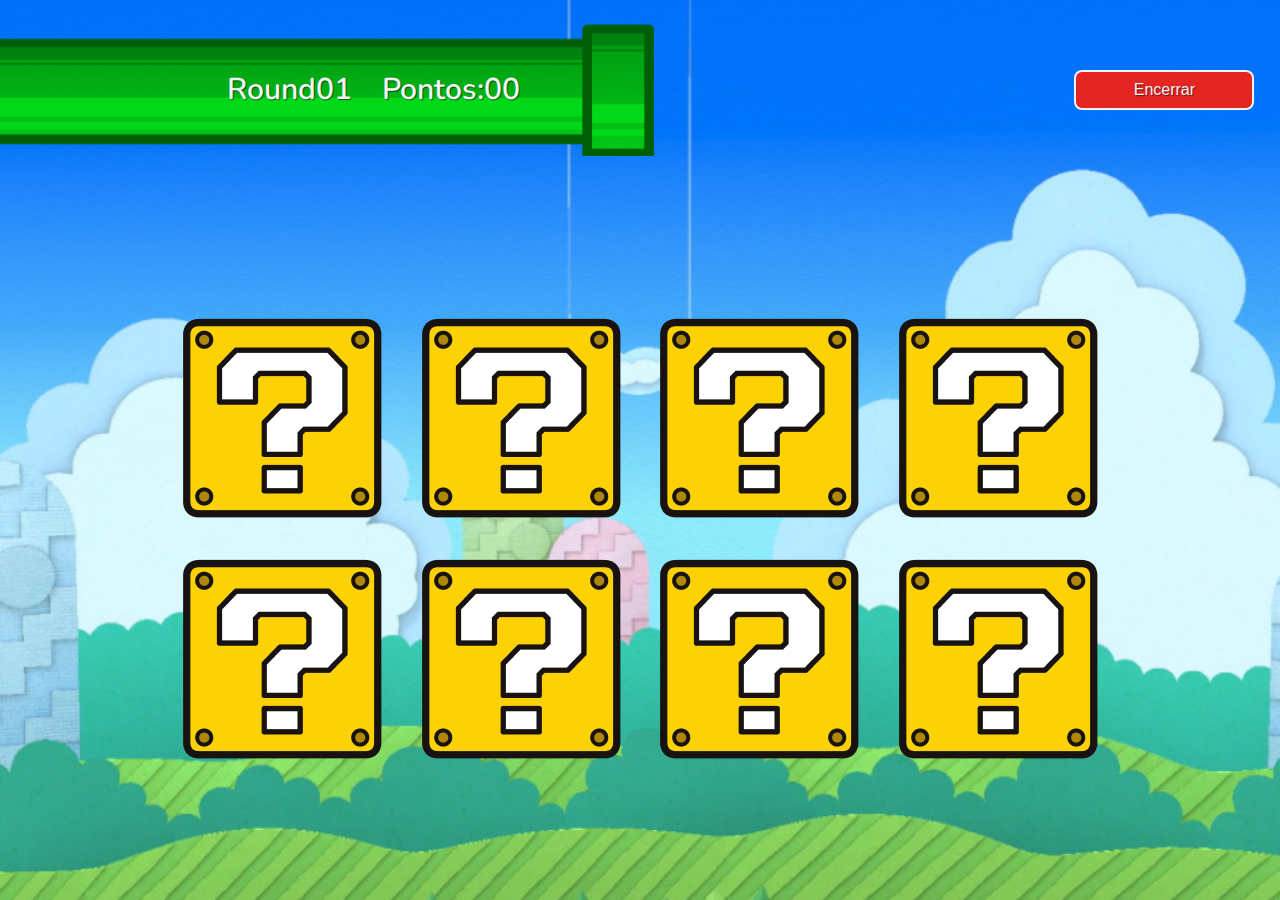
==== MarioCard.html @ dce449c6 "Primeiro Commit" ====
<!DOCTYPE html>
<html lang="pt-BR">
<head>
    <meta charset="UTF-8">
    <meta http-equiv="X-UA-Compatible" content="IE=edge">
    <meta name="viewport" content="width=device-width, initial-scale=1.0">
    <title>Mario Card</title>
    <link rel="stylesheet" href="src/css/reset.css">
    <link rel="stylesheet" href="src/css/estilo.css">
    <link rel="shortcut icon" href="src/image/images_responsivas/bloco-medio.png" type="image/x-icon">
</head>
<body>
    <header>
        <div>
            <!-- <img src="src/image/Pipe.png" alt=""> -->
            <p>Round <span>01</span></p>
            <p>Pontos: <span>00</span></p>
        </div>

        <button>Encerrar</button>
    </header>

    <main>
        <div>

            <picture>
                <source media="(max-width: 417px)" srcset="src/image/images_responsivas/bloco-medio.png" type="image/png">

                <source media="(max-width: 1024px)" srcset="src/image/images_responsivas/bloco-grande.png" type="image/png">

                <img id="card" src="src/image/images_responsivas/bloco-grande.png" alt="Card do Jogo">
            </picture>

            <picture>
                <source media="(max-width: 417px)" srcset="src/image/images_responsivas/bloco-medio.png" type="image/png">

                <source media="(max-width: 1024px)" srcset="src/image/images_responsivas/bloco-grande.png" type="image/png">

                <img id="card" src="src/image/images_responsivas/bloco-grande.png" alt="Card do Jogo">
            </picture>

            <picture>
                <source media="(max-width: 417px)" srcset="src/image/images_responsivas/bloco-medio.png" type="image/png">

                <source media="(max-width: 1024px)" srcset="src/image/images_responsivas/bloco-grande.png" type="image/png">

                <img id="card" src="src/image/images_responsivas/bloco-grande.png" alt="Card do Jogo">
            </picture>

            <picture>
                <source media="(max-width: 417px)" srcset="src/image/images_responsivas/bloco-medio.png" type="image/png">

                <source media="(max-width: 1024px)" srcset="src/image/images_responsivas/bloco-grande.png" type="image/png">

                <img id="card" src="src/image/images_responsivas/bloco-grande.png" alt="Card do Jogo">
            </picture>

            <picture>
                <source media="(max-width: 417px)" srcset="src/image/images_responsivas/bloco-medio.png" type="image/png">

                <source media="(max-width: 1024px)" srcset="src/image/images_responsivas/bloco-grande.png" type="image/png">

                <img id="card" src="src/image/images_responsivas/bloco-grande.png" alt="Card do Jogo">
            </picture>

            <picture>
                <source media="(max-width: 417px)" srcset="src/image/images_responsivas/bloco-medio.png" type="image/png">

                <source media="(max-width: 1024px)" srcset="src/image/images_responsivas/bloco-grande.png" type="image/png">

                <img id="card" src="src/image/images_responsivas/bloco-grande.png" alt="Card do Jogo">
            </picture>

            <picture>
                <source media="(max-width: 417px)" srcset="src/image/images_responsivas/bloco-medio.png" type="image/png">

                <source media="(max-width: 1024px)" srcset="src/image/images_responsivas/bloco-grande.png" type="image/png">

                <img id="card" src="src/image/images_responsivas/bloco-grande.png" alt="Card do Jogo">
            </picture>

            <picture>
                <source media="(max-width: 417px)" srcset="src/image/images_responsivas/bloco-medio.png" type="image/png">

                <source media="(max-width: 1024px)" srcset="src/image/images_responsivas/bloco-grande.png" type="image/png">

                <img id="card" src="src/image/images_responsivas/bloco-grande.png" alt="Card do Jogo">
            </picture>

        </div>
    </main>

    <script src="src/js/script_game.js"></script>
</body>
</html>
---- src/css/estilo.css ----
@charset "UTF-8"; /* caso haja problemas com acentuação */

@font-face {
    font-family: 'Nunito';
    src: url(../Fontes/Nunito/Nunito-VariableFont_wght.ttf) format('Truetype');
}

:root {
    --cor01: #F4F4F4;           /* BRANCO */
    --cor02: #E52521;           /* VERMELHO */
    --cor03: rgba(0, 0, 0, 0.548); /* SOMBRA DAS LETRAS */
}

* {
    box-sizing: border-box;
}

body {
    background-image: url(../image/bg.png);
    background-position: bottom center;
    background-repeat: no-repeat;
    background-size: cover;

    height: 100vh;

    font-family: 'Nunito';

    display: flex;
    flex-direction: column;
}

header {
    height: 20vh;
    background-color: rgba(255, 2, 2, 0);


    display: flex;

    align-items: center;
    justify-content: space-between;

    column-gap: min(20px, 2.5vw)
}

header > div {
    width: min(664px, 90vw);
    
    height: max(1em, 15vw);

    padding-left: 8vw;

    background-color: rgba(0, 0, 255, 0);
    background-image: url(../image/Pipe.png);
    background-repeat: no-repeat;
    background-size: min(664px, 80vw);
    background-position: left center;

    margin-left: -10px;


    display: flex;
    align-items: center;
    justify-content: center;

}

header > div > img {
    width: max(16em, 28vw);          /* Largura mínima é 16em, é igual a 16*16 = 256-PIXEL. 
                               E o MÁXIMO  vai ser 28vw,  vai pegar 28% da viewport nas larguras*/
}

header > div > p {
    display: flex;
    font-size:  min(30px, 5vw);
    font-weight: 600;
    
    text-shadow: 1px 1px 1px var(--cor03);
    
    color: var(--cor01);

    margin-right: 30px;
}

header > div > p + p {
    margin-right: 0px;
}


header > button {
                        /* Largurar do bottom: ; */
    width: min(180px, 19vw);
                        /* Alturar do bottom: ; */
    height: min(40px, 50vw);

    margin-right: max(-2em, 2vw);
    
    border-radius: 8px;
    border: 2px solid var(--cor01);

    font-size:  max(1em, 1vw);
    
    font-weight: 400;

    text-align: center;

    text-shadow: 1px 1px 1px var(--cor03);

    color: var(--cor01);
    background-color: var(--cor02);

    transition: .1s;


}

header > button:hover {
    cursor: pointer;

    border: 2px solid black;

    font-size: max(1em, 1.5vw);

    color: var(--cor02);
    background-color: var(--cor01);

    box-shadow: 0px 0px 5px 5px rgba(255, 255, 255, 0.445);
}

main {
    min-width: 320px;
    max-width: 1100px;

    min-height: 300px;
    max-height: 500px;
    padding: 5px;

    margin: auto;

    background-color: rgba(221, 123, 11, 0);
    display: flex;
}

main > div{
    display: flex;

    align-items: center;
    
    justify-content: center;
    
    /* background-color: rgba(255, 0, 0, 0); */
    
    flex-wrap: wrap;

    column-gap: max(1em, 3vw);
    row-gap: max(1em, 3vw);
}

main > div img {
    width: min(200px, 20vw);
    height: min(200px, 20vw);

    cursor: pointer;
}
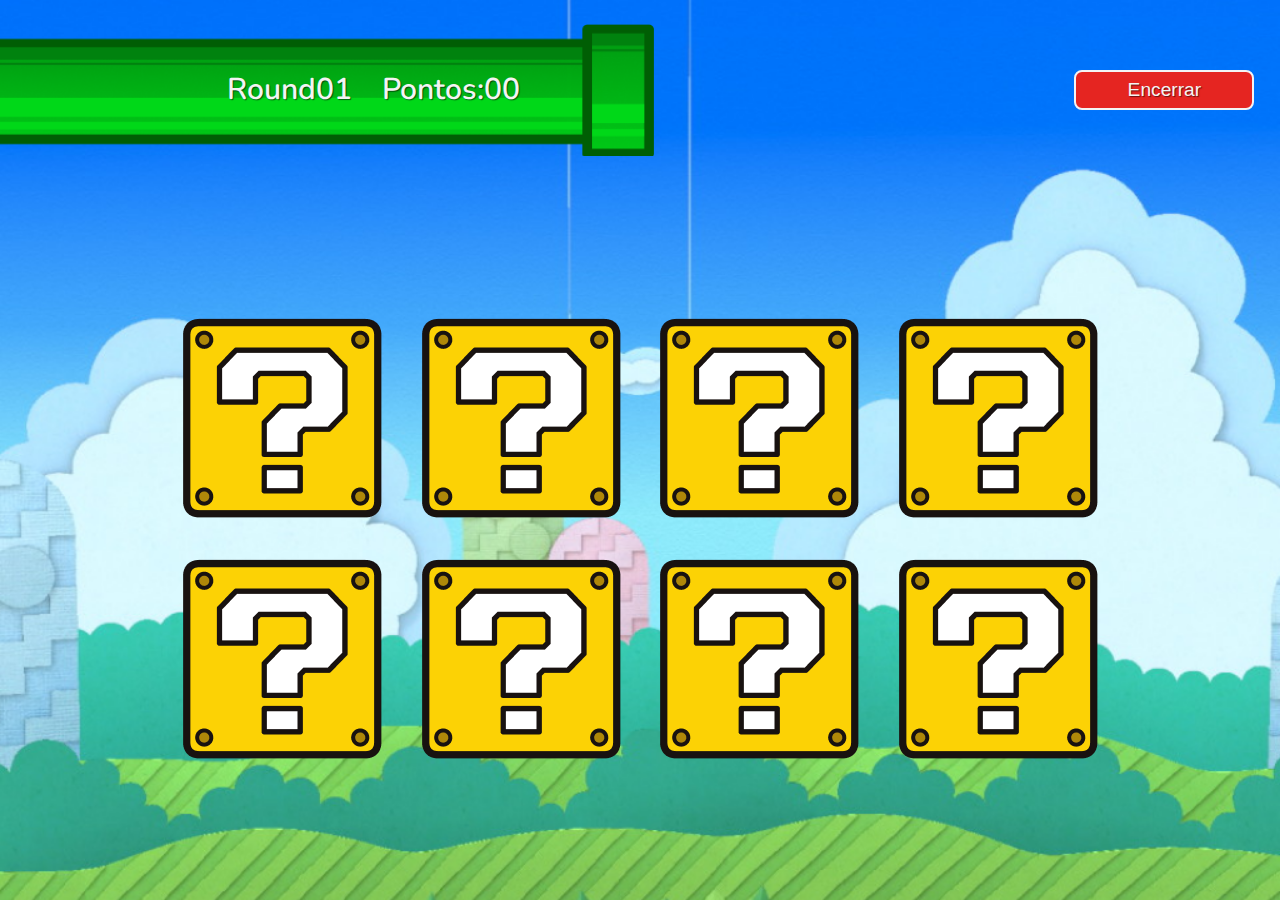
==== commit b1d3cf1d: "Deixando o projeto responsivo" ====
--- a/MarioCard.html
+++ b/MarioCard.html
@@ -5,8 +5,11 @@
     <meta http-equiv="X-UA-Compatible" content="IE=edge">
     <meta name="viewport" content="width=device-width, initial-scale=1.0">
     <title>Mario Card</title>
+                            <!-- Reset do css -->
     <link rel="stylesheet" href="src/css/reset.css">
-    <link rel="stylesheet" href="src/css/estilo.css">
+                            <!-- Estilo do página -->
+    <link rel="stylesheet" href="src/css/game.css">
+                            <!-- Favicon da página -->
     <link rel="shortcut icon" href="src/image/images_responsivas/bloco-medio.png" type="image/x-icon">
 </head>
 <body>
@@ -22,7 +25,6 @@
 
     <main>
         <div>
-
             <picture>
                 <source media="(max-width: 417px)" srcset="src/image/images_responsivas/bloco-medio.png" type="image/png">
 
@@ -86,7 +88,6 @@
 
                 <img id="card" src="src/image/images_responsivas/bloco-grande.png" alt="Card do Jogo">
             </picture>
-
         </div>
     </main>
 
--- a/src/css/game.css
+++ b/src/css/game.css
@@ -0,0 +1,163 @@
+@charset "UTF-8"; /* caso haja problemas com acentuação */
+
+@font-face {
+    font-family: 'Nunito';
+    src: url(../Fontes/Nunito/Nunito-VariableFont_wght.ttf) format('Truetype');
+}
+
+:root {
+    --cor01: #F4F4F4;           /* BRANCO */
+    --cor02: #E52521;           /* VERMELHO */
+    --cor03: rgba(0, 0, 0, 0.548); /* SOMBRA DAS LETRAS */
+}
+
+* {
+    box-sizing: border-box;
+}
+
+body {
+    background-image: url(../image/bg.png);
+    background-position: bottom center;
+    background-repeat: no-repeat;
+    background-size: cover;
+
+    height: 100vh;
+
+    font-family: 'Nunito';
+
+    display: flex;
+    flex-direction: column;
+}
+
+header {
+    height: 20vh;
+    background-color: rgba(255, 2, 2, 0);
+
+
+    display: flex;
+
+    align-items: center;
+    justify-content: space-between;
+
+    column-gap: min(20px, 2.5vw)
+}
+
+header > div {
+    width: min(664px, 90vw);
+    
+    height: max(1em, 15vw);
+
+    padding-left: 8vw;
+
+    background-color: rgba(0, 0, 255, 0);
+    background-image: url(../image/Pipe.png);
+    background-repeat: no-repeat;
+    background-size: min(664px, 80vw);
+    background-position: left center;
+
+    margin-left: -10px;
+
+
+    display: flex;
+    align-items: center;
+    justify-content: center;
+
+}
+
+header > div > img {
+    width: max(16em, 28vw);          /* Largura mínima é 16em, é igual a 16*16 = 256-PIXEL. 
+                               E o MÁXIMO  vai ser 28vw,  vai pegar 28% da viewport nas larguras*/
+}
+
+header > div > p {
+    display: flex;
+    font-size:  min(30px, 5vw);
+    font-weight: 600;
+    
+    text-shadow: 1px 1px 1px var(--cor03);
+    
+    color: var(--cor01);
+
+    margin-right: 30px;
+}
+
+header > div > p + p {
+    margin-right: 0px;
+}
+
+
+header > button {
+                        /* Largurar do bottom: ; */
+    width: min(180px, 19vw);
+                        /* Alturar do bottom: ; */
+    height: min(40px, 50vw);
+
+    margin-right: max(-2em, 2vw);
+    
+    border-radius: 8px;
+    border: 2px solid var(--cor01);
+
+    font-size:  max(1.2em, 1vw);
+    
+    font-weight: 400;
+
+    text-align: center;
+
+    text-shadow: 1px 1px 1px var(--cor03);
+
+    color: var(--cor01);
+    background-color: var(--cor02);
+
+    transition: .1s;
+
+
+}
+
+header > button:hover {
+    cursor: pointer;
+
+    border: 2px solid black;
+
+    font-size: max(1.3em, 1.5vw);
+
+    color: var(--cor02);
+    background-color: var(--cor01);
+
+    box-shadow: 0px 0px 5px 5px rgba(255, 255, 255, 0.445);
+}
+
+main {
+    min-width: 320px;
+    max-width: 1100px;
+
+    min-height: 300px;
+    max-height: 500px;
+    padding: 5px;
+
+    margin: auto;
+
+    background-color: rgba(221, 123, 11, 0);
+    display: flex;
+}
+
+main > div{
+    display: flex;
+
+    align-items: center;
+    
+    justify-content: center;
+    
+    /* background-color: rgba(255, 0, 0, 0); */
+    
+    flex-wrap: wrap;
+
+    column-gap: max(1em, 3vw);
+    row-gap: max(1em, 3vw);
+}
+
+main > div img {
+    width: min(200px, 20vw);
+    height: min(200px, 20vw);
+
+    cursor: pointer;
+}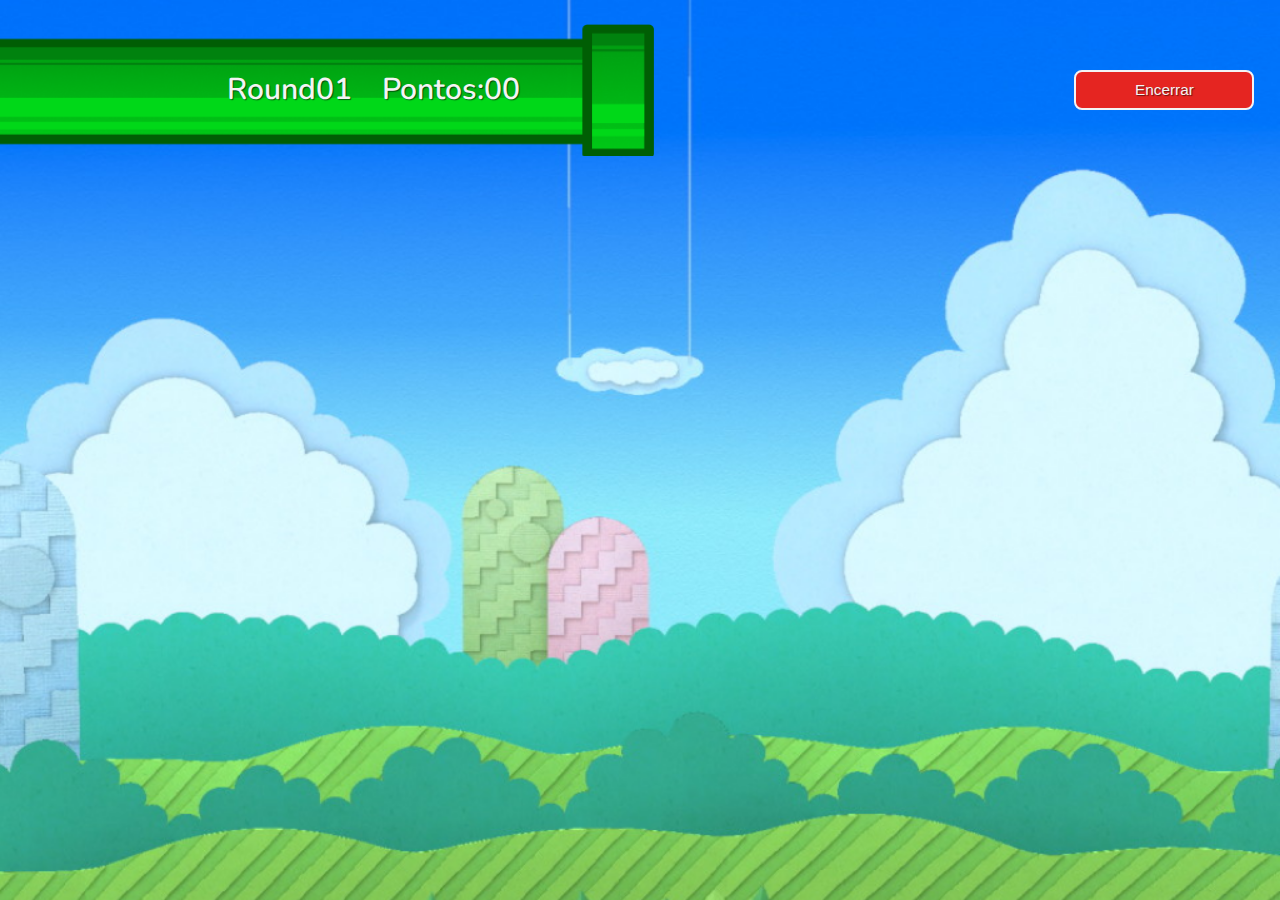
==== commit 58ae3fea: "Projeto Faltando Finalizar!" ====
--- a/MarioCard.html
+++ b/MarioCard.html
@@ -19,75 +19,10 @@
             <p>Round <span>01</span></p>
             <p>Pontos: <span>00</span></p>
         </div>
-
         <button>Encerrar</button>
     </header>
-
     <main>
-        <div>
-            <picture>
-                <source media="(max-width: 417px)" srcset="src/image/images_responsivas/bloco-medio.png" type="image/png">
-
-                <source media="(max-width: 1024px)" srcset="src/image/images_responsivas/bloco-grande.png" type="image/png">
-
-                <img id="card" src="src/image/images_responsivas/bloco-grande.png" alt="Card do Jogo">
-            </picture>
-
-            <picture>
-                <source media="(max-width: 417px)" srcset="src/image/images_responsivas/bloco-medio.png" type="image/png">
-
-                <source media="(max-width: 1024px)" srcset="src/image/images_responsivas/bloco-grande.png" type="image/png">
-
-                <img id="card" src="src/image/images_responsivas/bloco-grande.png" alt="Card do Jogo">
-            </picture>
-
-            <picture>
-                <source media="(max-width: 417px)" srcset="src/image/images_responsivas/bloco-medio.png" type="image/png">
-
-                <source media="(max-width: 1024px)" srcset="src/image/images_responsivas/bloco-grande.png" type="image/png">
-
-                <img id="card" src="src/image/images_responsivas/bloco-grande.png" alt="Card do Jogo">
-            </picture>
-
-            <picture>
-                <source media="(max-width: 417px)" srcset="src/image/images_responsivas/bloco-medio.png" type="image/png">
-
-                <source media="(max-width: 1024px)" srcset="src/image/images_responsivas/bloco-grande.png" type="image/png">
-
-                <img id="card" src="src/image/images_responsivas/bloco-grande.png" alt="Card do Jogo">
-            </picture>
-
-            <picture>
-                <source media="(max-width: 417px)" srcset="src/image/images_responsivas/bloco-medio.png" type="image/png">
-
-                <source media="(max-width: 1024px)" srcset="src/image/images_responsivas/bloco-grande.png" type="image/png">
-
-                <img id="card" src="src/image/images_responsivas/bloco-grande.png" alt="Card do Jogo">
-            </picture>
-
-            <picture>
-                <source media="(max-width: 417px)" srcset="src/image/images_responsivas/bloco-medio.png" type="image/png">
-
-                <source media="(max-width: 1024px)" srcset="src/image/images_responsivas/bloco-grande.png" type="image/png">
-
-                <img id="card" src="src/image/images_responsivas/bloco-grande.png" alt="Card do Jogo">
-            </picture>
-
-            <picture>
-                <source media="(max-width: 417px)" srcset="src/image/images_responsivas/bloco-medio.png" type="image/png">
-
-                <source media="(max-width: 1024px)" srcset="src/image/images_responsivas/bloco-grande.png" type="image/png">
-
-                <img id="card" src="src/image/images_responsivas/bloco-grande.png" alt="Card do Jogo">
-            </picture>
-
-            <picture>
-                <source media="(max-width: 417px)" srcset="src/image/images_responsivas/bloco-medio.png" type="image/png">
-
-                <source media="(max-width: 1024px)" srcset="src/image/images_responsivas/bloco-grande.png" type="image/png">
-
-                <img id="card" src="src/image/images_responsivas/bloco-grande.png" alt="Card do Jogo">
-            </picture>
+        <div id="cartas">
         </div>
     </main>
 
--- a/src/css/game.css
+++ b/src/css/game.css
@@ -39,7 +39,7 @@
     align-items: center;
     justify-content: space-between;
 
-    column-gap: min(20px, 2.5vw)
+    column-gap: 5px;
 }
 
 header > div {
@@ -97,7 +97,7 @@
     border-radius: 8px;
     border: 2px solid var(--cor01);
 
-    font-size:  max(1.2em, 1vw);
+    font-size:  max(.7em, 1.2vw);
     
     font-weight: 400;
 
@@ -118,7 +118,7 @@
 
     border: 2px solid black;
 
-    font-size: max(1.3em, 1.5vw);
+    font-size: max(.8em, 1.3vw);
 
     color: var(--cor02);
     background-color: var(--cor01);
